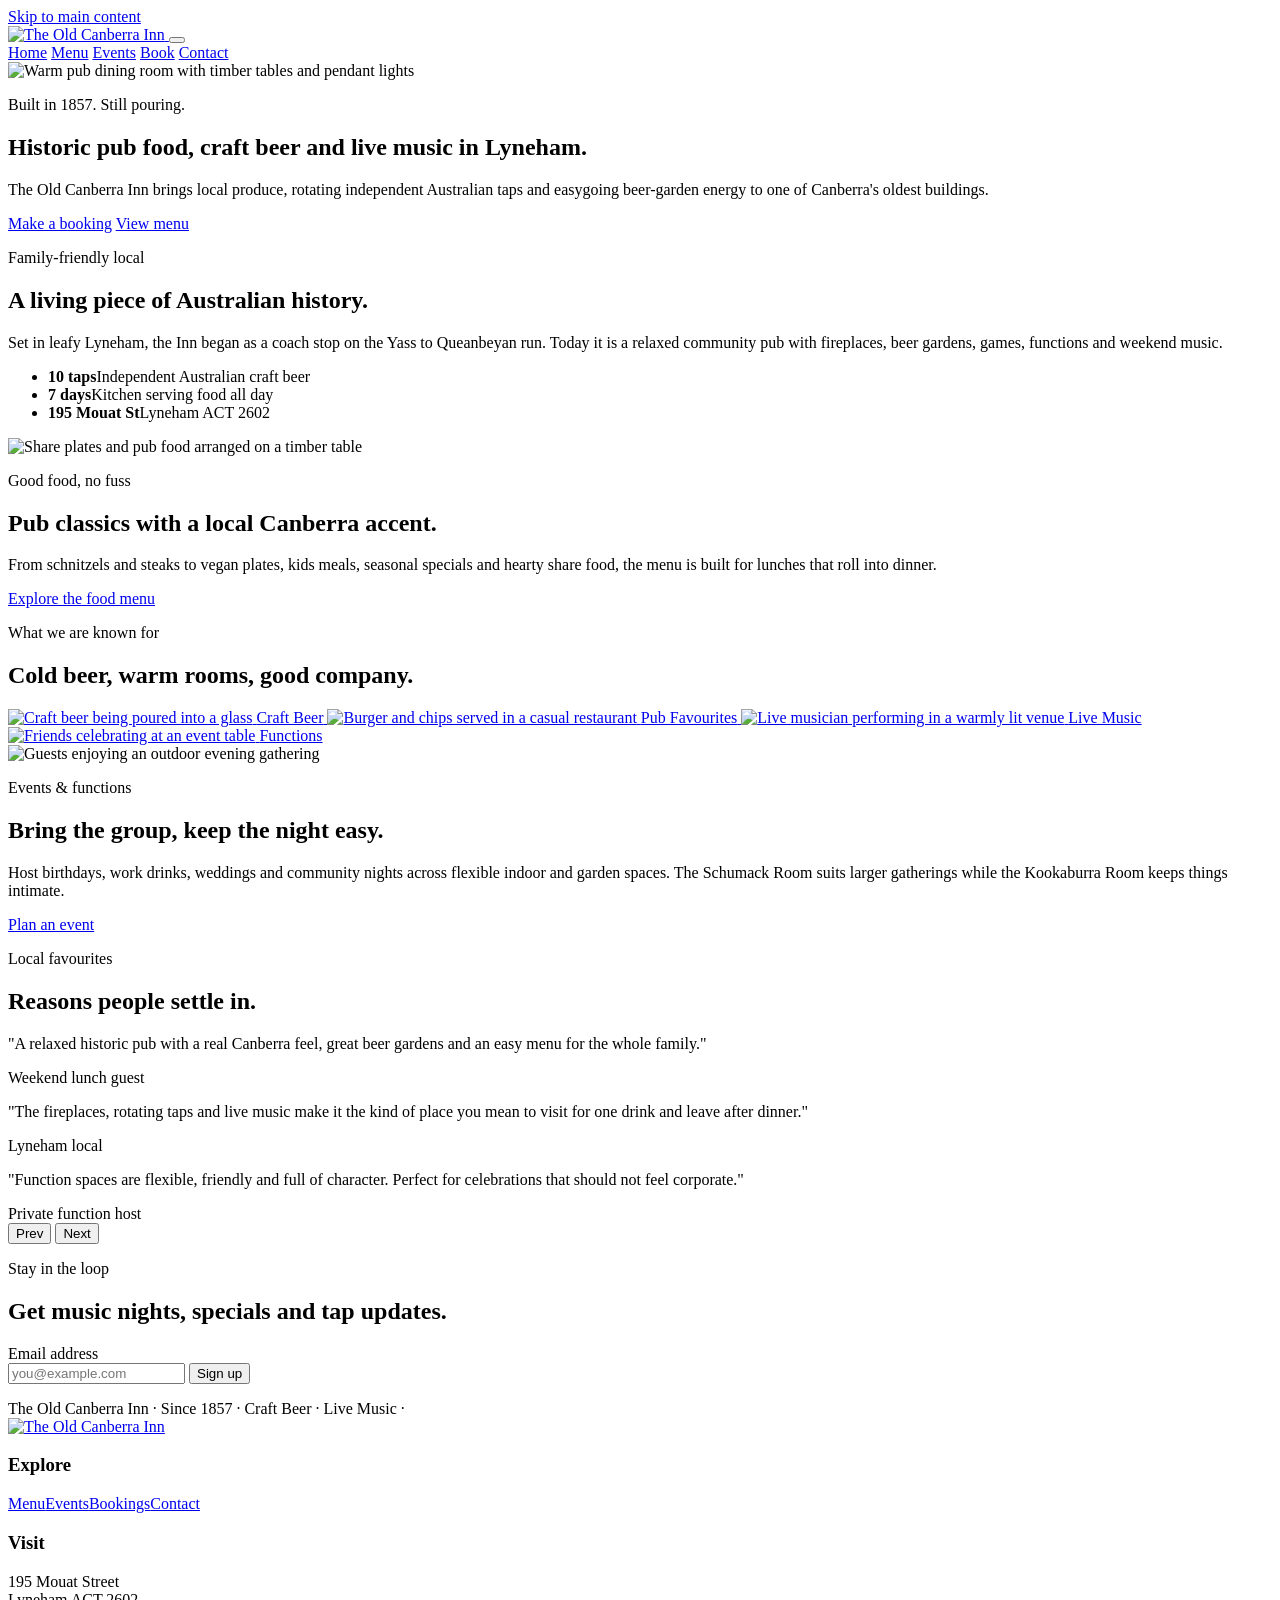
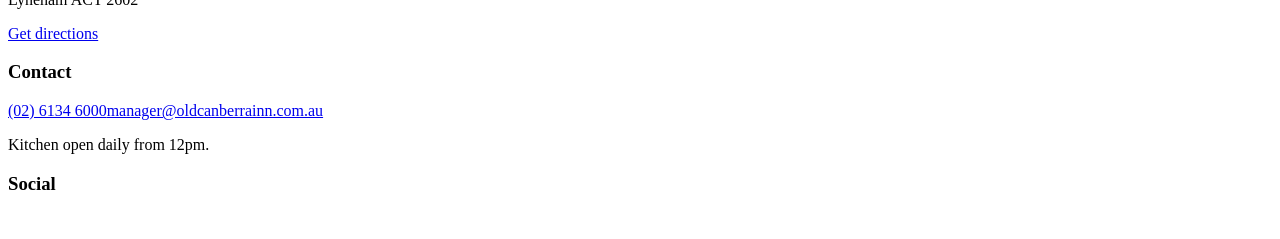
==== index.html @ e3b9e811 "HTML pages" ====
<!DOCTYPE html>
<html lang="en">
<head>
  <meta charset="UTF-8">
  <meta name="viewport" content="width=device-width, initial-scale=1.0">
  <meta name="description" content="The Old Canberra Inn is a historic Lyneham pub with craft beer, live music, local food, beer gardens and functions.">
  <title>The Old Canberra Inn | Historic Lyneham Pub</title>
  <link rel="preconnect" href="https://images.unsplash.com">
  <link rel="preconnect" href="https://fonts.googleapis.com">
  <link rel="preconnect" href="https://fonts.gstatic.com" crossorigin>
  <link href="https://fonts.googleapis.com/css2?family=Courier+Prime:wght@400;700&family=Fraunces:opsz,wght,SOFT,WONK@9..144,300..900,80,1&family=League+Spartan:wght@600;700;800;900&display=swap" rel="stylesheet">
  <link rel="stylesheet" href="assets/css/styles.css">
</head>
<body>
  <a class="skip-link" href="#main">Skip to main content</a>
  <header class="site-header" data-header>
    <nav class="nav" aria-label="Primary navigation">
      <a class="brand" href="index.html" aria-label="The Old Canberra Inn home">
        <img class="brand-logo" src="assets/logo-black.webp" alt="The Old Canberra Inn">
      </a>
      <button class="nav-toggle" type="button" aria-label="Open menu" aria-expanded="false" data-nav-toggle>
        <span></span><span></span><span></span>
      </button>
      <div class="nav-menu" data-nav-menu>
        <a href="index.html" aria-current="page">Home</a>
        <a href="menu.html">Menu</a>
        <a href="events.html">Events</a>
        <a href="booking.html">Book</a>
        <a href="contact.html">Contact</a>
      </div>
    </nav>
  </header>

  <main id="main">
    <section class="hero">
      <picture>
        <source media="(min-width: 900px)" srcset="https://images.unsplash.com/photo-1559329007-40df8a9345d8?auto=format&fit=crop&w=1800&q=85">
        <img src="https://images.unsplash.com/photo-1555396273-367ea4eb4db5?auto=format&fit=crop&w=1000&q=85" alt="Warm pub dining room with timber tables and pendant lights">
      </picture>
      <div class="hero-content">
        <p class="eyebrow">Built in 1857. Still pouring.</p>
        <h1>Historic pub food, craft beer and live music in Lyneham.</h1>
        <p>The Old Canberra Inn brings local produce, rotating independent Australian taps and easygoing beer-garden energy to one of Canberra's oldest buildings.</p>
        <div class="hero-actions">
          <a class="button primary" href="booking.html">Make a booking</a>
          <a class="button secondary" href="menu.html">View menu</a>
        </div>
      </div>
    </section>

    <section class="intro-band">
      <div class="container intro-grid">
        <article>
          <p class="eyebrow">Family-friendly local</p>
          <h2>A living piece of Australian history.</h2>
          <p>Set in leafy Lyneham, the Inn began as a coach stop on the Yass to Queanbeyan run. Today it is a relaxed community pub with fireplaces, beer gardens, games, functions and weekend music.</p>
        </article>
        <ul class="quick-facts" aria-label="Venue highlights">
          <li><strong>10 taps</strong><span>Independent Australian craft beer</span></li>
          <li><strong>7 days</strong><span>Kitchen serving food all day</span></li>
          <li><strong>195 Mouat St</strong><span>Lyneham ACT 2602</span></li>
        </ul>
      </div>
    </section>

    <section class="feature-split">
      <div class="feature-image">
        <img src="https://images.unsplash.com/photo-1544025162-d76694265947?auto=format&fit=crop&w=1100&q=85" alt="Share plates and pub food arranged on a timber table">
      </div>
      <div class="feature-copy">
        <p class="eyebrow">Good food, no fuss</p>
        <h2>Pub classics with a local Canberra accent.</h2>
        <p>From schnitzels and steaks to vegan plates, kids meals, seasonal specials and hearty share food, the menu is built for lunches that roll into dinner.</p>
        <a class="text-link" href="menu.html">Explore the food menu</a>
      </div>
    </section>

    <section class="tile-showcase" aria-labelledby="showcase-title">
      <div class="container section-heading">
        <p class="eyebrow">What we are known for</p>
        <h2 id="showcase-title">Cold beer, warm rooms, good company.</h2>
      </div>
      <div class="tile-row">
        <a class="image-tile" href="menu.html">
          <img src="https://images.unsplash.com/photo-1532635241-17e820acc59f?auto=format&fit=crop&w=700&q=85" alt="Craft beer being poured into a glass">
          <span>Craft Beer</span>
        </a>
        <a class="image-tile" href="menu.html">
          <img src="https://images.unsplash.com/photo-1559847844-5315695dadae?auto=format&fit=crop&w=700&q=85" alt="Burger and chips served in a casual restaurant">
          <span>Pub Favourites</span>
        </a>
        <a class="image-tile" href="events.html">
          <img src="https://images.unsplash.com/photo-1524368535928-5b5e00ddc76b?auto=format&fit=crop&w=700&q=85" alt="Live musician performing in a warmly lit venue">
          <span>Live Music</span>
        </a>
        <a class="image-tile" href="events.html">
          <img src="https://images.unsplash.com/photo-1519671482749-fd09be7ccebf?auto=format&fit=crop&w=700&q=85" alt="Friends celebrating at an event table">
          <span>Functions</span>
        </a>
      </div>
    </section>

    <section class="feature-split reverse">
      <div class="feature-image">
        <img src="https://images.unsplash.com/photo-1517457373958-b7bdd4587205?auto=format&fit=crop&w=1100&q=85" alt="Guests enjoying an outdoor evening gathering">
      </div>
      <div class="feature-copy">
        <p class="eyebrow">Events & functions</p>
        <h2>Bring the group, keep the night easy.</h2>
        <p>Host birthdays, work drinks, weddings and community nights across flexible indoor and garden spaces. The Schumack Room suits larger gatherings while the Kookaburra Room keeps things intimate.</p>
        <a class="text-link" href="events.html">Plan an event</a>
      </div>
    </section>

    <section class="reviews">
      <div class="container">
        <div class="section-heading">
          <p class="eyebrow">Local favourites</p>
          <h2>Reasons people settle in.</h2>
        </div>
        <div class="review-slider" data-slider>
          <article class="review-card is-active">
            <p>"A relaxed historic pub with a real Canberra feel, great beer gardens and an easy menu for the whole family."</p>
            <span>Weekend lunch guest</span>
          </article>
          <article class="review-card">
            <p>"The fireplaces, rotating taps and live music make it the kind of place you mean to visit for one drink and leave after dinner."</p>
            <span>Lyneham local</span>
          </article>
          <article class="review-card">
            <p>"Function spaces are flexible, friendly and full of character. Perfect for celebrations that should not feel corporate."</p>
            <span>Private function host</span>
          </article>
          <div class="slider-controls">
            <button type="button" data-slider-prev aria-label="Previous review">Prev</button>
            <button type="button" data-slider-next aria-label="Next review">Next</button>
          </div>
        </div>
      </div>
    </section>

    <section class="newsletter">
      <div class="container newsletter-inner">
        <div>
          <p class="eyebrow">Stay in the loop</p>
          <h2>Get music nights, specials and tap updates.</h2>
        </div>
        <form class="inline-form" data-newsletter>
          <label for="newsletter-email">Email address</label>
          <div>
            <input id="newsletter-email" name="email" type="email" placeholder="you@example.com" required>
            <button class="button primary" type="submit">Sign up</button>
          </div>
          <p class="form-message" aria-live="polite"></p>
        </form>
      </div>
    </section>
  </main>

  <footer class="site-footer">
    <div class="footer-marquee" aria-hidden="true">The Old Canberra Inn · Since 1857 · Craft Beer · Live Music ·</div>
    <div class="container footer-grid">
      <div class="footer-lead">
        <a class="brand footer-brand" href="index.html">
          <img class="brand-logo" src="assets/logo.webp" alt="The Old Canberra Inn">
        </a>
      </div>
      <div class="footer-column"><h3>Explore</h3><a href="menu.html">Menu</a><a href="events.html">Events</a><a href="booking.html">Bookings</a><a href="contact.html">Contact</a></div>
      <div class="footer-column"><h3>Visit</h3><p>195 Mouat Street<br>Lyneham ACT 2602</p><a href="https://www.google.com/maps/search/?api=1&query=195+Mouat+Street+Lyneham+ACT+2602" target="_blank" rel="noopener">Get directions</a></div>
      <div class="footer-column"><h3>Contact</h3><a href="tel:+61261346000">(02) 6134 6000</a><a href="mailto:manager@oldcanberrainn.com.au">manager@oldcanberrainn.com.au</a><p>Kitchen open daily from 12pm.</p></div>
      <div class="footer-column footer-social" aria-label="Social links"><h3>Social</h3><a class="social-icon" href="https://www.instagram.com/theoldcanberrainn" target="_blank" rel="noopener" aria-label="The Old Canberra Inn on Instagram"><img src="assets/instagram.svg" alt=""></a><a class="social-icon" href="https://www.facebook.com/theoldcanberrainn" target="_blank" rel="noopener" aria-label="The Old Canberra Inn on Facebook"><img src="assets/facebook.svg" alt=""></a></div>
    </div>
  </footer>
  <script src="assets/js/script.js"></script>
</body>
</html>
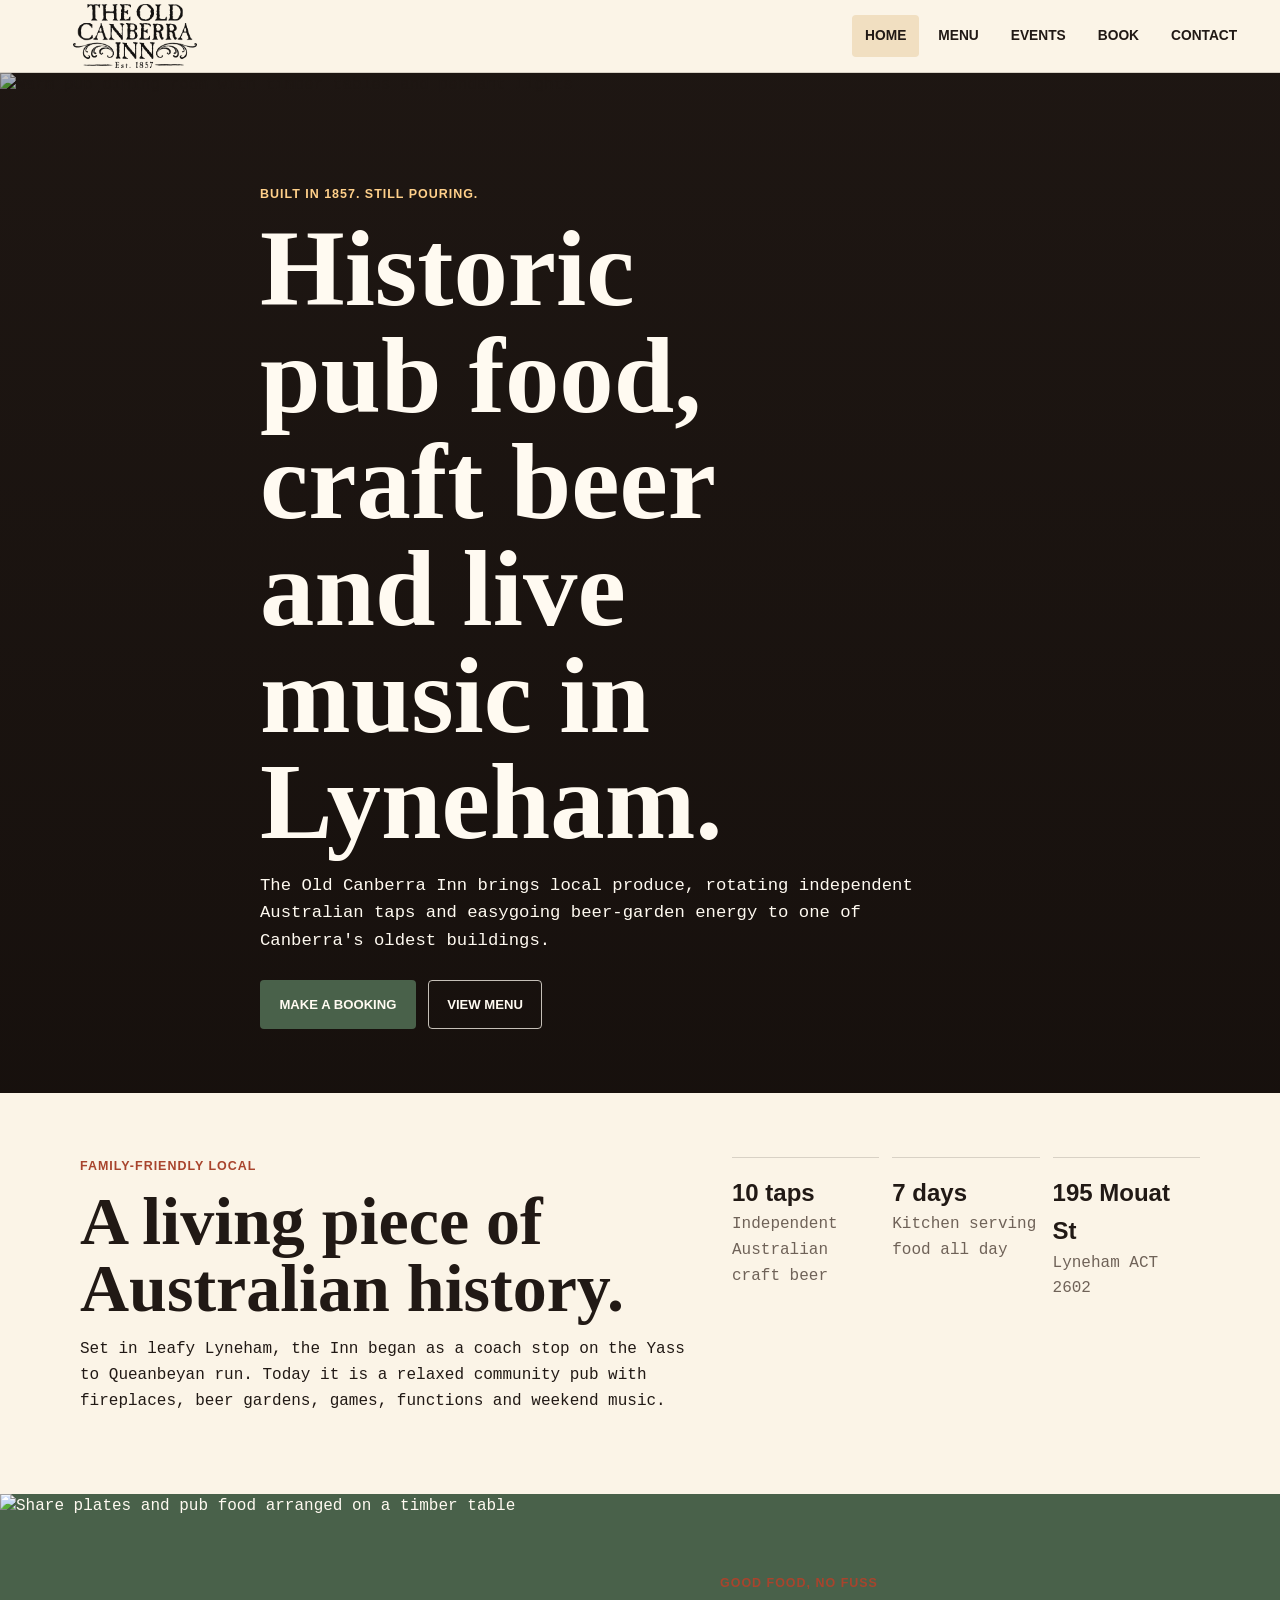
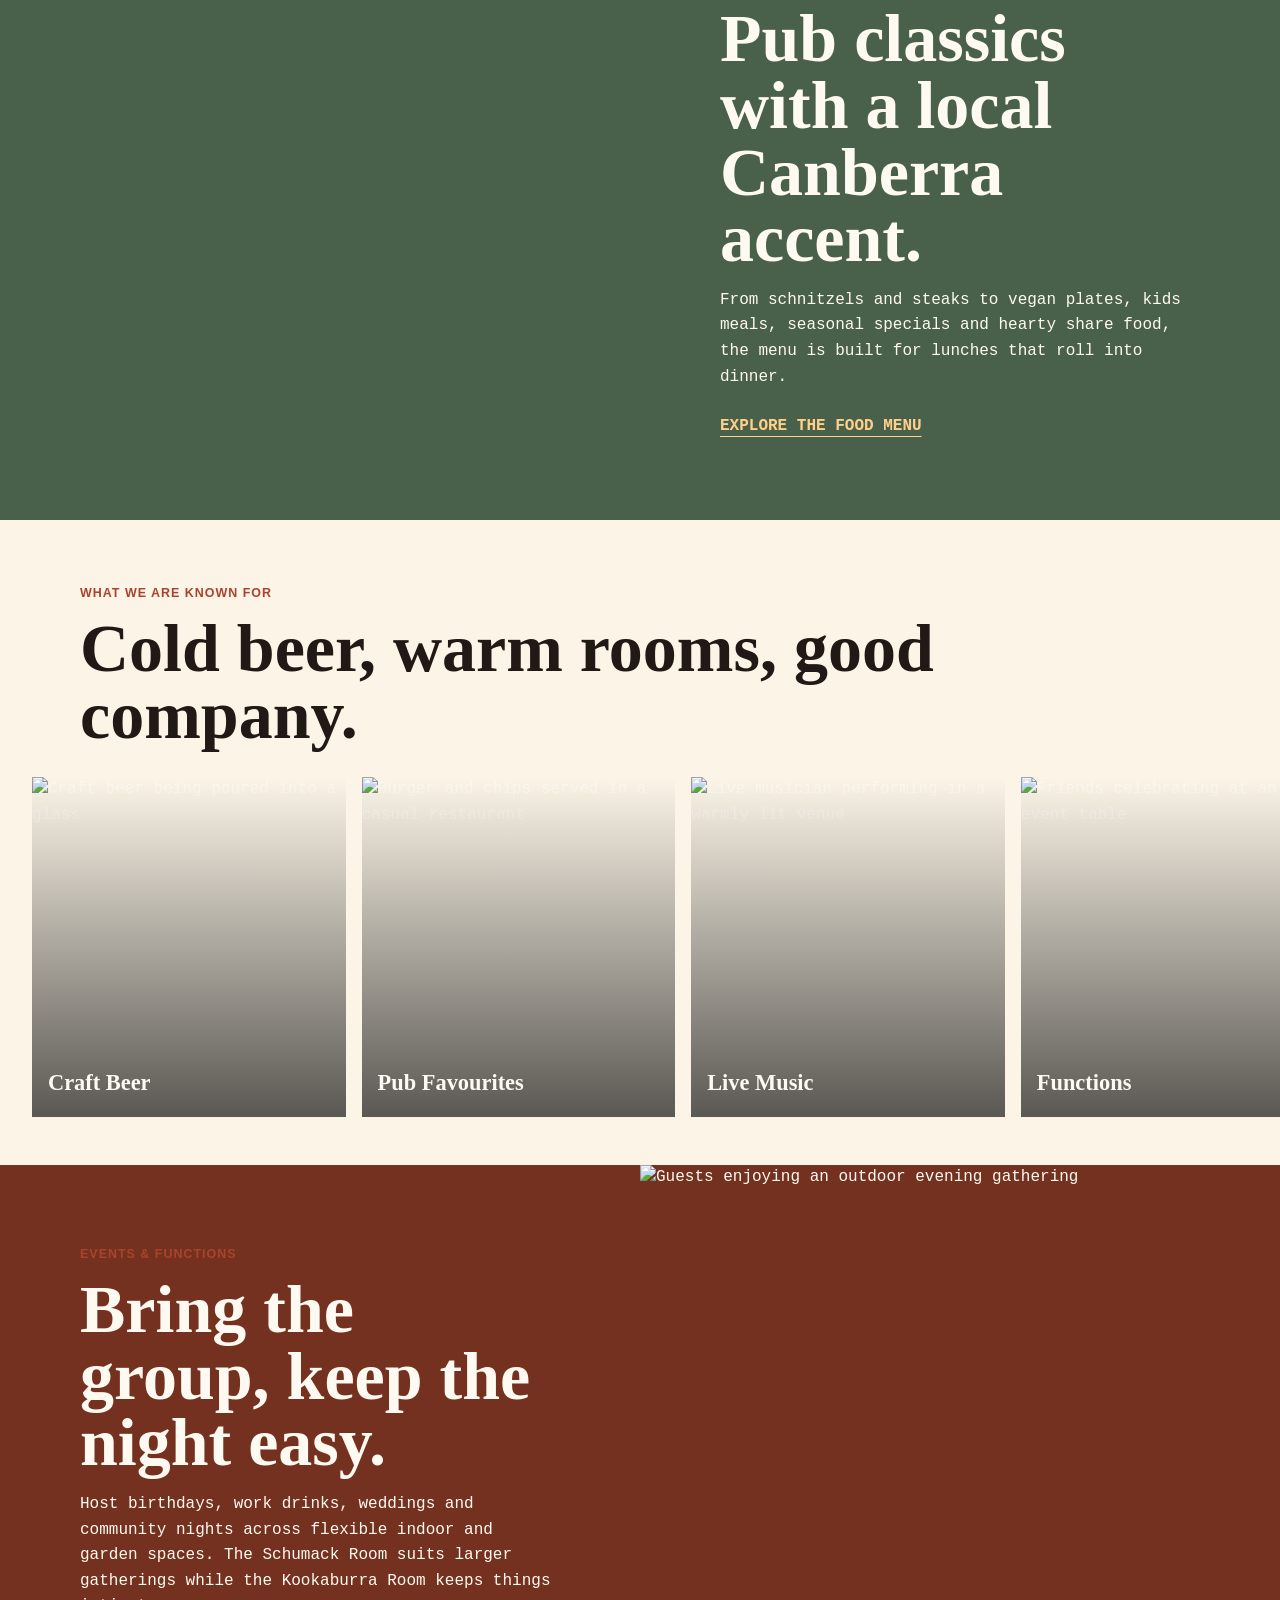
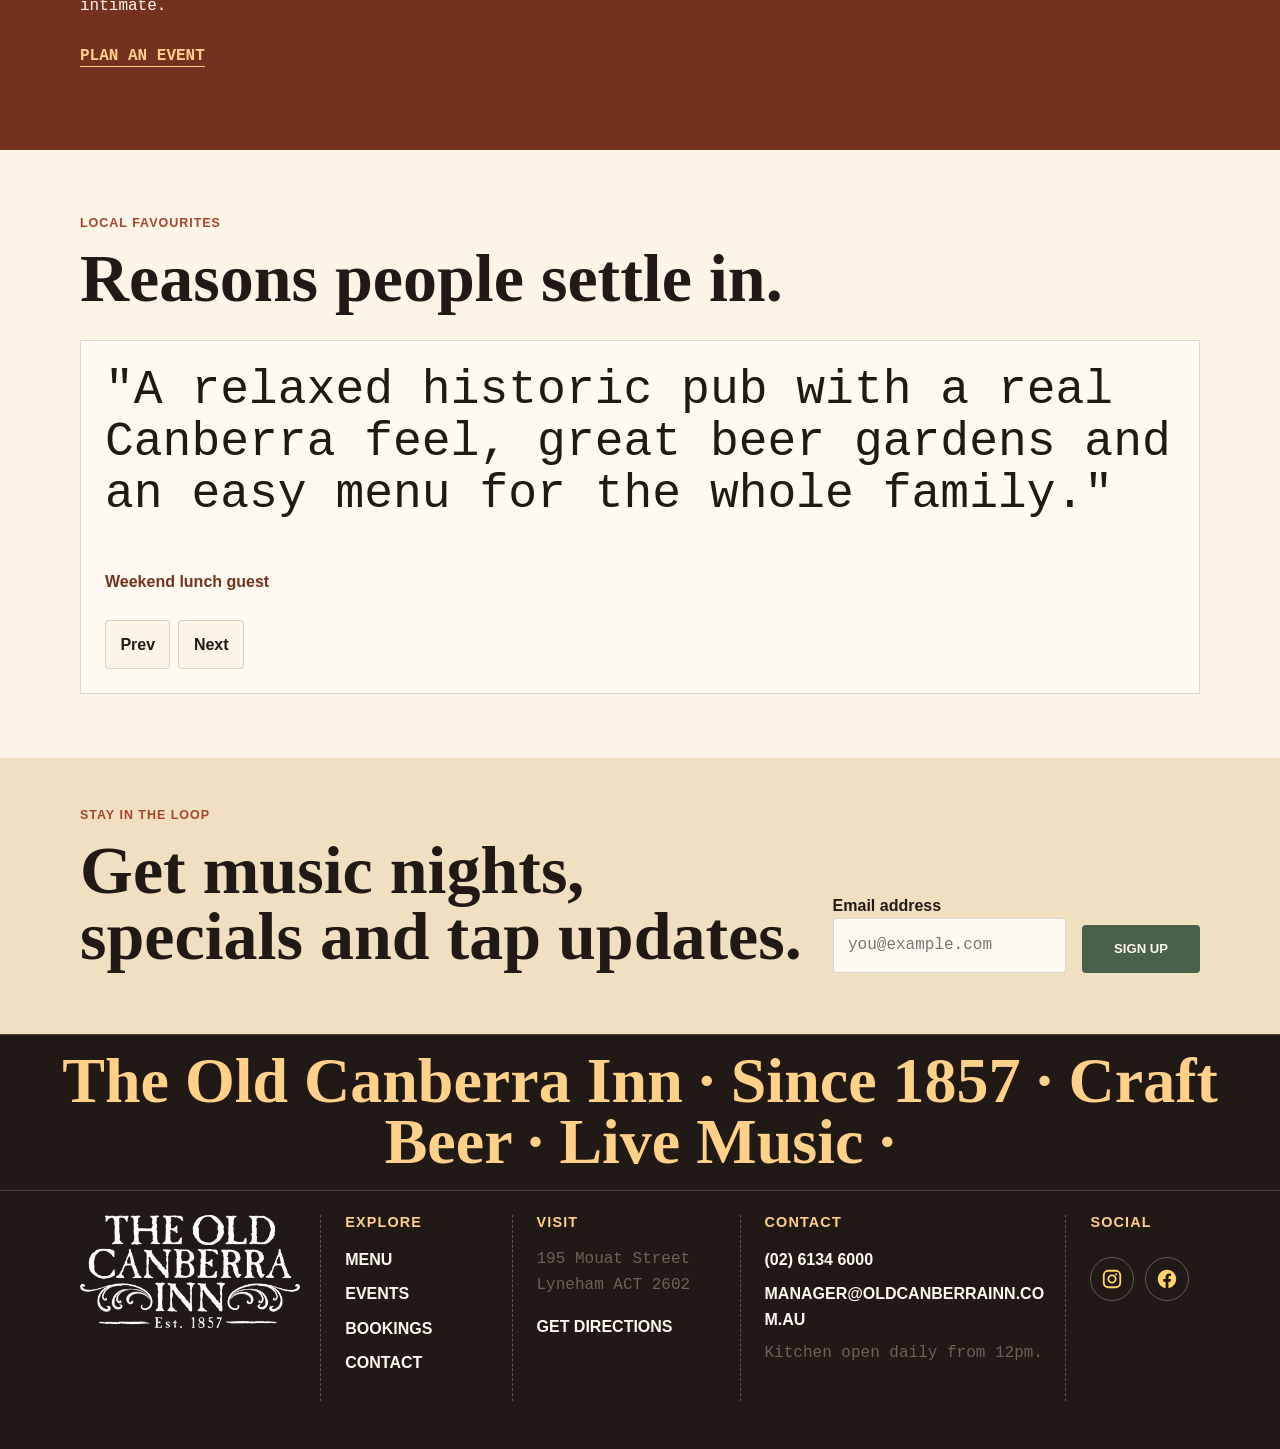
==== commit 63e11d75: "added comments for readability" ====
--- a/index.html
+++ b/index.html
@@ -19,7 +19,9 @@
         <img class="brand-logo" src="assets/logo-black.webp" alt="The Old Canberra Inn">
       </a>
       <button class="nav-toggle" type="button" aria-label="Open menu" aria-expanded="false" data-nav-toggle>
-        <span></span><span></span><span></span>
+        <span aria-hidden="true"></span>
+        <span aria-hidden="true"></span>
+        <span aria-hidden="true"></span>
       </button>
       <div class="nav-menu" data-nav-menu>
         <a href="index.html" aria-current="page">Home</a>
@@ -32,6 +34,7 @@
   </header>
 
   <main id="main">
+    <!-- Hero introduces the venue promise and primary booking path. -->
     <section class="hero">
       <picture>
         <source media="(min-width: 900px)" srcset="https://images.unsplash.com/photo-1559329007-40df8a9345d8?auto=format&fit=crop&w=1800&q=85">
@@ -48,6 +51,7 @@
       </div>
     </section>
 
+    <!-- Fast venue facts help visitors confirm location, hours and offer. -->
     <section class="intro-band">
       <div class="container intro-grid">
         <article>
@@ -63,6 +67,7 @@
       </div>
     </section>
 
+    <!-- Editorial split sections alternate food and function stories. -->
     <section class="feature-split">
       <div class="feature-image">
         <img src="https://images.unsplash.com/photo-1544025162-d76694265947?auto=format&fit=crop&w=1100&q=85" alt="Share plates and pub food arranged on a timber table">
@@ -75,6 +80,7 @@
       </div>
     </section>
 
+    <!-- Visual tiles provide quick paths to the highest-interest venue areas. -->
     <section class="tile-showcase" aria-labelledby="showcase-title">
       <div class="container section-heading">
         <p class="eyebrow">What we are known for</p>
@@ -112,6 +118,7 @@
       </div>
     </section>
 
+    <!-- Rotating testimonials add social proof without needing a large review feed. -->
     <section class="reviews">
       <div class="container">
         <div class="section-heading">
@@ -139,6 +146,7 @@
       </div>
     </section>
 
+    <!-- Newsletter signup is static feedback until an email service is connected. -->
     <section class="newsletter">
       <div class="container newsletter-inner">
         <div>
@@ -165,10 +173,33 @@
           <img class="brand-logo" src="assets/logo.webp" alt="The Old Canberra Inn">
         </a>
       </div>
-      <div class="footer-column"><h3>Explore</h3><a href="menu.html">Menu</a><a href="events.html">Events</a><a href="booking.html">Bookings</a><a href="contact.html">Contact</a></div>
-      <div class="footer-column"><h3>Visit</h3><p>195 Mouat Street<br>Lyneham ACT 2602</p><a href="https://www.google.com/maps/search/?api=1&query=195+Mouat+Street+Lyneham+ACT+2602" target="_blank" rel="noopener">Get directions</a></div>
-      <div class="footer-column"><h3>Contact</h3><a href="tel:+61261346000">(02) 6134 6000</a><a href="mailto:manager@oldcanberrainn.com.au">manager@oldcanberrainn.com.au</a><p>Kitchen open daily from 12pm.</p></div>
-      <div class="footer-column footer-social" aria-label="Social links"><h3>Social</h3><a class="social-icon" href="https://www.instagram.com/theoldcanberrainn" target="_blank" rel="noopener" aria-label="The Old Canberra Inn on Instagram"><img src="assets/instagram.svg" alt=""></a><a class="social-icon" href="https://www.facebook.com/theoldcanberrainn" target="_blank" rel="noopener" aria-label="The Old Canberra Inn on Facebook"><img src="assets/facebook.svg" alt=""></a></div>
+      <div class="footer-column">
+        <h3>Explore</h3>
+        <a href="menu.html">Menu</a>
+        <a href="events.html">Events</a>
+        <a href="booking.html">Bookings</a>
+        <a href="contact.html">Contact</a>
+      </div>
+      <div class="footer-column">
+        <h3>Visit</h3>
+        <p>195 Mouat Street<br>Lyneham ACT 2602</p>
+        <a href="https://www.google.com/maps/search/?api=1&query=195+Mouat+Street+Lyneham+ACT+2602" target="_blank" rel="noopener">Get directions</a>
+      </div>
+      <div class="footer-column">
+        <h3>Contact</h3>
+        <a href="tel:+61261346000">(02) 6134 6000</a>
+        <a href="mailto:manager@oldcanberrainn.com.au">manager@oldcanberrainn.com.au</a>
+        <p>Kitchen open daily from 12pm.</p>
+      </div>
+      <div class="footer-column footer-social" aria-label="Social links">
+        <h3>Social</h3>
+        <a class="social-icon" href="https://www.instagram.com/theoldcanberrainn" target="_blank" rel="noopener" aria-label="The Old Canberra Inn on Instagram">
+          <img src="assets/instagram.svg" alt="">
+        </a>
+        <a class="social-icon" href="https://www.facebook.com/theoldcanberrainn" target="_blank" rel="noopener" aria-label="The Old Canberra Inn on Facebook">
+          <img src="assets/facebook.svg" alt="">
+        </a>
+      </div>
     </div>
   </footer>
   <script src="assets/js/script.js"></script>
--- a/assets/css/styles.css
+++ b/assets/css/styles.css
@@ -0,0 +1,1168 @@
+/* Design tokens keep the historic pub palette, typography and spacing consistent site-wide. */
+:root {
+  --ink: #211915;
+  --muted: #6f6258;
+  --paper: #fbf4e7;
+  --paper-strong: #f1dfc1;
+  --clay: #a8442d;
+  --clay-dark: #743120;
+  --moss: #49614a;
+  --button-primary: #49614a;
+  --button-primary-hover: #344735;
+  --gold: #c88939;
+  --white: #fffaf1;
+  --line: rgba(33, 25, 21, 0.16);
+  --shadow: 0 20px 60px rgba(33, 25, 21, 0.16);
+  --font-display: "Fraunces", Georgia, serif;
+  --font-body: "Courier Prime", "Courier New", monospace;
+  --font-ui: "League Spartan", Arial, Helvetica, sans-serif;
+}
+
+/* Base reset and shared document defaults. */
+* {
+  box-sizing: border-box;
+}
+
+html {
+  scroll-behavior: smooth;
+}
+
+body {
+  margin: 0;
+  font-family: var(--font-body);
+  color: var(--ink);
+  background: var(--paper);
+  line-height: 1.6;
+}
+
+img {
+  display: block;
+  width: 100%;
+  height: auto;
+}
+
+a {
+  color: inherit;
+}
+
+button,
+input,
+select,
+textarea {
+  font: inherit;
+}
+
+/* Keyboard users can jump past the repeated navigation on every page. */
+.skip-link {
+  position: absolute;
+  left: 1rem;
+  top: -4rem;
+  z-index: 1000;
+  background: var(--ink);
+  color: var(--white);
+  padding: 0.75rem 1rem;
+}
+
+.skip-link:focus {
+  top: 1rem;
+}
+
+.container {
+  width: min(1120px, calc(100% - 32px));
+  margin-inline: auto;
+}
+
+/* Header and primary navigation. */
+.site-header {
+  position: sticky;
+  top: 0;
+  z-index: 100;
+  background: rgba(251, 244, 231, 0.94);
+  backdrop-filter: blur(18px);
+  border-bottom: 1px solid var(--line);
+}
+
+.nav {
+  min-height: 72px;
+  width: min(1220px, calc(100% - 28px));
+  margin-inline: auto;
+  display: flex;
+  align-items: center;
+  justify-content: space-between;
+  gap: 1rem;
+}
+
+.brand {
+  display: inline-flex;
+  align-items: center;
+  text-decoration: none;
+  font-family: var(--font-ui);
+  font-weight: 800;
+  letter-spacing: 0;
+}
+
+.brand-logo {
+  width: clamp(150px, 42vw, 210px);
+  height: auto;
+  max-height: 64px;
+  object-fit: contain;
+  object-position: center;
+  border-radius: 2px;
+}
+
+.nav-toggle {
+  display: grid;
+  gap: 5px;
+  width: 44px;
+  height: 44px;
+  border: 1px solid var(--line);
+  border-radius: 50%;
+  background: var(--white);
+  place-content: center;
+}
+
+.nav-toggle span {
+  display: block;
+  width: 18px;
+  height: 2px;
+  background: var(--ink);
+}
+
+.nav-menu {
+  position: fixed;
+  inset: 72px 0 auto 0;
+  display: none;
+  flex-direction: column;
+  gap: 0.4rem;
+  padding: 1rem;
+  background: var(--paper);
+  border-bottom: 1px solid var(--line);
+  box-shadow: var(--shadow);
+}
+
+.nav-menu.is-open {
+  display: flex;
+}
+
+.nav-menu a {
+  text-decoration: none;
+  text-transform: uppercase;
+  font-family: var(--font-ui);
+  font-size: 0.86rem;
+  font-weight: 800;
+  padding: 0.9rem 1rem;
+  border-radius: 4px;
+}
+
+.nav-menu a:hover,
+.nav-menu a[aria-current="page"] {
+  background: var(--paper-strong);
+}
+
+/* Home page hero and shared editorial type styles. */
+.hero {
+  min-height: calc(100vh - 72px);
+  position: relative;
+  display: flex;
+  align-items: flex-end;
+  isolation: isolate;
+  background: var(--ink);
+}
+
+.hero picture,
+.hero img {
+  position: absolute;
+  inset: 0;
+  height: 100%;
+  object-fit: cover;
+  z-index: -2;
+}
+
+.hero::after,
+.page-hero::after {
+  content: "";
+  position: absolute;
+  inset: 0;
+  background: linear-gradient(180deg, rgba(20, 14, 11, 0.25), rgba(20, 14, 11, 0.78));
+  z-index: -1;
+}
+
+.hero-content {
+  width: min(760px, calc(100% - 32px));
+  margin: 0 auto;
+  padding: 7rem 0 4rem;
+  color: var(--white);
+}
+
+.eyebrow {
+  margin: 0 0 0.7rem;
+  text-transform: uppercase;
+  font-family: var(--font-ui);
+  font-size: 0.78rem;
+  font-weight: 900;
+  color: var(--clay);
+  letter-spacing: 0.08em;
+}
+
+.hero .eyebrow,
+.page-hero .eyebrow,
+.booking-copy .eyebrow {
+  color: #ffd08a;
+}
+
+h1,
+h2,
+h3,
+p {
+  margin-top: 0;
+}
+
+h1,
+h2 {
+  font-family: var(--font-display);
+  font-weight: 800;
+  line-height: 0.98;
+  letter-spacing: 0;
+}
+
+h1 {
+  font-size: clamp(3rem, 14vw, 6.8rem);
+  max-width: 10ch;
+  margin-bottom: 1rem;
+}
+
+h2 {
+  font-size: clamp(2.1rem, 8vw, 4.25rem);
+  margin-bottom: 1rem;
+}
+
+h3 {
+  font-family: var(--font-ui);
+  line-height: 1.1;
+  font-size: 1.2rem;
+}
+
+.hero-content p:not(.eyebrow),
+.page-hero-copy p:not(.eyebrow),
+.booking-copy p:not(.eyebrow) {
+  max-width: 42rem;
+  font-size: 1.08rem;
+}
+
+.hero-actions {
+  display: flex;
+  flex-wrap: wrap;
+  gap: 0.75rem;
+  margin-top: 1.6rem;
+}
+
+/* Reusable buttons and visible focus treatments. */
+.button {
+  display: inline-flex;
+  align-items: center;
+  justify-content: center;
+  min-height: 46px;
+  padding: 0.8rem 1.15rem;
+  border: 1px solid transparent;
+  border-radius: 4px;
+  text-decoration: none;
+  text-transform: uppercase;
+  font-family: var(--font-ui);
+  font-weight: 900;
+  font-size: 0.82rem;
+  cursor: pointer;
+}
+
+.button.primary {
+  background: var(--button-primary);
+  color: var(--white);
+}
+
+.button.primary:hover,
+.button.primary:focus-visible {
+  background: var(--button-primary-hover);
+}
+
+.button:focus-visible,
+.nav-menu a:focus-visible,
+.text-link:focus-visible,
+.slider-controls button:focus-visible,
+.menu-tabs button:focus-visible {
+  outline: 3px solid var(--gold);
+  outline-offset: 3px;
+}
+
+.button.secondary {
+  border-color: rgba(255, 250, 241, 0.75);
+  color: var(--white);
+}
+
+.button.outline {
+  border-color: var(--ink);
+  color: var(--ink);
+  background: transparent;
+}
+
+/* Home page content sections. */
+.intro-band,
+.reviews,
+.function-section {
+  padding: 4rem 0;
+}
+
+.intro-grid {
+  display: flex;
+  flex-direction: column;
+  gap: 2rem;
+}
+
+.intro-grid article {
+  max-width: 620px;
+}
+
+.quick-facts {
+  display: flex;
+  flex-direction: column;
+  gap: 0.8rem;
+  list-style: none;
+  padding: 0;
+  margin: 0;
+}
+
+.quick-facts li {
+  padding: 1rem 0;
+  border-top: 1px solid var(--line);
+}
+
+.quick-facts strong,
+.quick-facts span {
+  display: block;
+}
+
+.quick-facts strong {
+  font-family: var(--font-ui);
+  font-size: 1.5rem;
+}
+
+.quick-facts span,
+.menu-list p,
+.event-card p,
+.function-cards p,
+.booking-info li,
+.site-footer p {
+  color: var(--muted);
+}
+
+.feature-split {
+  display: flex;
+  flex-direction: column;
+  background: var(--moss);
+  color: var(--white);
+}
+
+.feature-split.reverse {
+  background: var(--clay-dark);
+}
+
+.feature-image img {
+  min-height: 340px;
+  object-fit: cover;
+}
+
+.feature-copy {
+  padding: 3rem 1rem;
+}
+
+.feature-copy p {
+  max-width: 34rem;
+}
+
+.text-link {
+  display: inline-block;
+  margin-top: 0.5rem;
+  color: #ffd08a;
+  text-transform: uppercase;
+  font-weight: 900;
+  text-underline-offset: 0.35em;
+}
+
+.tile-showcase {
+  padding: 4rem 0 1rem;
+}
+
+.section-heading {
+  margin-bottom: 1.8rem;
+}
+
+.tile-row {
+  display: flex;
+  gap: 1rem;
+  overflow-x: auto;
+  padding: 0 1rem 2rem;
+  scroll-snap-type: x mandatory;
+}
+
+.image-tile {
+  position: relative;
+  flex: 0 0 78%;
+  min-height: 340px;
+  overflow: hidden;
+  color: var(--white);
+  text-decoration: none;
+  scroll-snap-align: start;
+}
+
+.image-tile img {
+  height: 100%;
+  min-height: 340px;
+  object-fit: cover;
+  transition: transform 300ms ease;
+}
+
+.image-tile::after {
+  content: "";
+  position: absolute;
+  inset: 0;
+  background: linear-gradient(180deg, transparent, rgba(0, 0, 0, 0.64));
+}
+
+.image-tile span {
+  position: absolute;
+  left: 1rem;
+  bottom: 1rem;
+  z-index: 1;
+  font-family: var(--font-display);
+  font-size: 1.4rem;
+  font-weight: 900;
+}
+
+.image-tile:hover img {
+  transform: scale(1.05);
+}
+
+/* Review cards are toggled by the small slider controller in script.js. */
+.review-slider {
+  position: relative;
+  min-height: 280px;
+  background: var(--white);
+  border: 1px solid var(--line);
+  padding: 1.5rem;
+}
+
+.review-card {
+  display: none;
+}
+
+.review-card.is-active {
+  display: block;
+}
+
+.review-card p {
+  font-size: clamp(1.5rem, 5vw, 3rem);
+  line-height: 1.08;
+  color: var(--ink);
+}
+
+.review-card span {
+  font-family: var(--font-ui);
+  color: var(--clay-dark);
+  font-weight: 900;
+}
+
+.slider-controls {
+  display: flex;
+  gap: 0.5rem;
+  margin-top: 1.5rem;
+}
+
+.slider-controls button,
+.menu-tabs button {
+  min-height: 42px;
+  border: 1px solid var(--line);
+  background: var(--paper);
+  color: var(--ink);
+  border-radius: 4px;
+  padding: 0.65rem 0.9rem;
+  font-family: var(--font-ui);
+  font-weight: 800;
+  cursor: pointer;
+}
+
+/* Newsletter and shared form styling. */
+.newsletter {
+  padding: 3rem 0;
+  background: var(--paper-strong);
+}
+
+.newsletter-inner,
+.inline-form div {
+  display: flex;
+  flex-direction: column;
+  gap: 1rem;
+}
+
+.inline-form {
+  width: 100%;
+}
+
+.inline-form div {
+  align-items: stretch;
+}
+
+.inline-form input {
+  min-width: 0;
+}
+
+.inline-form .button {
+  width: 100%;
+  min-width: 118px;
+  white-space: nowrap;
+}
+
+label {
+  display: flex;
+  flex-direction: column;
+  gap: 0.45rem;
+  font-family: var(--font-ui);
+  font-weight: 800;
+}
+
+input,
+select,
+textarea {
+  width: 100%;
+  border: 1px solid var(--line);
+  border-radius: 4px;
+  background: var(--white);
+  color: var(--ink);
+  padding: 0.85rem 0.9rem;
+  font-family: var(--font-body);
+}
+
+.form-message {
+  margin: 0.8rem 0 0;
+  font-family: var(--font-ui);
+  font-weight: 800;
+  color: var(--moss);
+}
+
+/* Footer layout and social links. */
+.site-footer {
+  padding: 0 0 3rem;
+  background: var(--ink);
+  color: var(--white);
+  overflow: hidden;
+}
+
+.footer-marquee {
+  border-top: 1px solid rgba(255, 250, 241, 0.18);
+  border-bottom: 1px solid rgba(255, 250, 241, 0.18);
+  color: #ffd08a;
+  font-family: var(--font-display);
+  font-size: clamp(2rem, 5vw, 4.6rem);
+  font-weight: 800;
+  line-height: 0.95;
+  padding: 1rem 1rem 1.1rem;
+  text-align: center;
+  white-space: normal;
+  overflow-wrap: anywhere;
+}
+
+.footer-grid {
+  display: grid;
+  gap: 0;
+  padding-top: 1.5rem;
+}
+
+.footer-brand {
+  margin-bottom: 0;
+}
+
+.footer-brand .brand-logo {
+  width: min(100%, 220px);
+  height: auto;
+  max-height: none;
+}
+
+.footer-lead,
+.footer-column {
+  padding: 1rem 0;
+  border-top: 1px dashed rgba(255, 250, 241, 0.28);
+}
+
+.site-footer h3 {
+  color: #ffd08a;
+  font-size: 0.9rem;
+  letter-spacing: 0.08em;
+  margin-bottom: 1rem;
+  text-transform: uppercase;
+}
+
+.site-footer a {
+  display: inline-block;
+  color: var(--white);
+  text-decoration: none;
+  margin: 0 0 0.55rem;
+}
+
+.footer-column a {
+  display: block;
+  font-family: var(--font-ui);
+  font-weight: 800;
+  text-transform: uppercase;
+  overflow-wrap: anywhere;
+  word-break: break-word;
+}
+
+.site-footer a:hover {
+  color: #ffd08a;
+}
+
+.footer-social {
+  display: flex;
+  flex-direction: row;
+  flex-wrap: wrap;
+  align-content: flex-start;
+  gap: 0.65rem;
+}
+
+.footer-social h3 {
+  flex: 0 0 100%;
+}
+
+.footer-social .social-icon {
+  display: inline-grid;
+  place-items: center;
+  width: 44px;
+  height: 44px;
+  border: 1px solid rgba(255, 250, 241, 0.28);
+  border-radius: 50%;
+  color: #ffd08a;
+  font-family: var(--font-ui);
+  font-weight: 900;
+  margin: 0;
+  text-transform: uppercase;
+}
+
+.footer-social .social-icon img {
+  width: 22px;
+  height: 22px;
+  filter: invert(81%) sepia(27%) saturate(829%) hue-rotate(346deg) brightness(105%) contrast(101%);
+}
+
+.footer-social .social-icon:hover {
+  background: #ffd08a;
+  color: var(--ink);
+}
+
+.footer-social .social-icon:hover img {
+  filter: invert(7%) sepia(19%) saturate(667%) hue-rotate(334deg) brightness(98%) contrast(95%);
+}
+
+/* Interior page hero sections. */
+.page-hero,
+.booking-hero {
+  position: relative;
+  min-height: 72vh;
+  display: flex;
+  align-items: flex-end;
+  background: var(--ink);
+  isolation: isolate;
+}
+
+.page-hero.compact {
+  min-height: 58vh;
+}
+
+.page-hero img {
+  position: absolute;
+  inset: 0;
+  height: 100%;
+  object-fit: cover;
+  z-index: -2;
+}
+
+.page-hero-copy {
+  width: min(920px, calc(100% - 32px));
+  margin: 0 auto;
+  padding: 7rem 0 4rem;
+  color: var(--white);
+}
+
+/* Shared interior page spacing. */
+.menu-layout,
+.booking-layout,
+.event-grid,
+.contact-layout {
+  padding: 3rem 0;
+}
+
+/* Menu category filter layout. */
+.menu-tabs {
+  display: flex;
+  gap: 0.5rem;
+  overflow-x: auto;
+  padding-bottom: 1rem;
+  margin-bottom: 2rem;
+  position: sticky;
+  top: 72px;
+  background: var(--paper);
+  z-index: 10;
+}
+
+.menu-tabs button {
+  flex: 0 0 auto;
+}
+
+.menu-tabs button.is-active {
+  background: var(--ink);
+  color: var(--white);
+}
+
+.menu-category {
+  margin-bottom: 3rem;
+}
+
+.menu-list {
+  display: grid;
+  gap: 0.8rem;
+}
+
+.menu-list article {
+  display: flex;
+  justify-content: space-between;
+  gap: 1rem;
+  padding: 1rem 0;
+  border-top: 1px solid var(--line);
+}
+
+.menu-list h3,
+.menu-list p {
+  margin-bottom: 0.25rem;
+}
+
+.menu-list small {
+  font-family: var(--font-ui);
+  font-size: 0.75em;
+  color: var(--moss);
+}
+
+.menu-list span {
+  white-space: nowrap;
+  font-family: var(--font-ui);
+  font-weight: 900;
+  color: var(--clay-dark);
+}
+
+.menu-note {
+  max-width: 52rem;
+  margin: -0.5rem 0 1rem;
+  color: var(--muted);
+}
+
+.sides-grid {
+  display: grid;
+  gap: 0.75rem;
+  grid-template-columns: repeat(auto-fit, minmax(190px, 1fr));
+  margin-bottom: 1.25rem;
+}
+
+.sides-grid span {
+  display: block;
+  padding: 0.85rem 0;
+  border-top: 1px solid var(--line);
+  font-weight: 700;
+}
+
+.sauce-note,
+.dietary-note {
+  margin-top: 1rem;
+}
+
+.wine-section {
+  margin-top: 2.25rem;
+}
+
+.wine-section > h3 {
+  color: var(--moss);
+  font-size: 1.45rem;
+  margin-bottom: 0.4rem;
+}
+
+/* Events and function cards. */
+.event-grid {
+  display: grid;
+  gap: 1rem;
+}
+
+.event-card {
+  background: var(--white);
+  border: 1px solid var(--line);
+  padding: 1.25rem;
+}
+
+.feature-event {
+  padding: 0;
+  overflow: hidden;
+}
+
+.feature-event div {
+  padding: 1.25rem;
+}
+
+.feature-event img {
+  height: 280px;
+  object-fit: cover;
+}
+
+.event-date {
+  color: var(--clay);
+  text-transform: uppercase;
+  font-family: var(--font-ui);
+  font-weight: 900;
+}
+
+.function-cards {
+  display: grid;
+  gap: 1rem;
+}
+
+.function-cards article {
+  background: var(--white);
+  border: 1px solid var(--line);
+}
+
+.function-cards img {
+  height: 260px;
+  object-fit: cover;
+}
+
+.function-cards div {
+  padding: 1.25rem;
+}
+
+.function-cards span {
+  display: inline-block;
+  margin-top: 0.5rem;
+  font-family: var(--font-ui);
+  font-weight: 900;
+  color: var(--moss);
+}
+
+/* Booking page layout. */
+.booking-hero {
+  min-height: auto;
+  display: flex;
+  flex-direction: column;
+  background: var(--moss);
+}
+
+.booking-hero img {
+  height: 360px;
+  object-fit: cover;
+}
+
+.booking-copy {
+  padding: 7rem 1rem 3rem;
+  color: var(--white);
+}
+
+.booking-layout {
+  display: grid;
+  gap: 2rem;
+}
+
+.booking-form,
+.booking-info {
+  background: var(--white);
+  border: 1px solid var(--line);
+  padding: 1.25rem;
+}
+
+.booking-form {
+  display: flex;
+  flex-direction: column;
+  gap: 1rem;
+}
+
+.booking-form > .button {
+  align-self: flex-start;
+}
+
+.form-grid {
+  display: grid;
+  gap: 1rem;
+}
+
+.booking-info ul {
+  padding-left: 1.2rem;
+}
+
+.booking-info li {
+  margin-bottom: 0.75rem;
+}
+
+.hours-card {
+  margin-top: 2rem;
+  padding: 1rem;
+  background: var(--paper-strong);
+}
+
+/* Contact page layout and embedded map. */
+.contact-layout {
+  display: grid;
+  gap: 2rem;
+}
+
+.contact-details {
+  display: grid;
+  gap: 1.5rem;
+}
+
+.contact-actions {
+  display: flex;
+  flex-wrap: wrap;
+  gap: 0.75rem;
+  margin-top: 1.5rem;
+}
+
+.contact-card-grid {
+  display: grid;
+  gap: 1rem;
+}
+
+.contact-card,
+.contact-form {
+  background: var(--white);
+  border: 1px solid var(--line);
+  padding: 1.25rem;
+}
+
+.contact-card h3,
+.contact-card p {
+  margin-bottom: 0.35rem;
+}
+
+.contact-card a {
+  color: var(--clay-dark);
+  font-weight: 900;
+}
+
+.contact-form {
+  display: grid;
+  gap: 1rem;
+  align-self: start;
+}
+
+.map-panel {
+  padding: 0 0 4rem;
+}
+
+.map-panel iframe {
+  width: 100%;
+  height: 360px;
+  border: 1px solid var(--line);
+  display: block;
+  background: var(--paper-strong);
+}
+
+/* Tablet layouts introduce multi-column cards without crowding narrow screens. */
+@media (min-width: 700px) {
+  .brand-logo {
+    width: 210px;
+    height: auto;
+  }
+
+  .quick-facts {
+    flex-direction: row;
+  }
+
+  .quick-facts li {
+    flex: 1;
+  }
+
+  .tile-row {
+    padding-inline: max(1rem, calc((100vw - 1120px) / 2));
+  }
+
+  .image-tile {
+    flex-basis: 42%;
+  }
+
+  .inline-form div,
+  .newsletter-inner {
+    flex-direction: row;
+    align-items: end;
+    justify-content: space-between;
+  }
+
+  .inline-form {
+    width: min(100%, 620px);
+  }
+
+  .inline-form div {
+    width: 100%;
+  }
+
+  .inline-form input {
+    flex: 1 1 380px;
+  }
+
+  .inline-form .button {
+    flex: 0 0 auto;
+    width: auto;
+  }
+
+  .form-grid,
+  .function-cards,
+  .contact-card-grid {
+    grid-template-columns: repeat(2, minmax(0, 1fr));
+  }
+
+  .event-grid {
+    grid-template-columns: repeat(3, minmax(0, 1fr));
+  }
+
+  .feature-event {
+    grid-column: 1 / -1;
+    display: grid;
+    grid-template-columns: 1.2fr 1fr;
+  }
+
+  .feature-event img {
+    height: 100%;
+  }
+
+  .footer-grid {
+    grid-template-columns: repeat(2, minmax(0, 1fr));
+    gap: 1rem 1.5rem;
+  }
+
+  .footer-lead,
+  .footer-column {
+    padding-top: 0;
+  }
+
+  .footer-column {
+    border-top: 0;
+  }
+}
+
+/* Desktop layouts reveal the full navigation and wider editorial compositions. */
+@media (min-width: 980px) {
+  .nav-toggle {
+    display: none;
+  }
+
+  .nav-menu {
+    position: static;
+    display: flex;
+    flex-direction: row;
+    align-items: center;
+    padding: 0;
+    box-shadow: none;
+    border: 0;
+    background: transparent;
+  }
+
+  .nav-menu a {
+    padding: 0.65rem 0.8rem;
+  }
+
+  .intro-grid {
+    flex-direction: row;
+    justify-content: space-between;
+    align-items: flex-start;
+  }
+
+  .quick-facts {
+    width: min(46%, 520px);
+  }
+
+  .feature-split {
+    display: grid;
+    grid-template-columns: 1fr 1fr;
+    align-items: stretch;
+  }
+
+  .feature-split.reverse .feature-image {
+    order: 2;
+  }
+
+  .feature-image img {
+    height: 100%;
+    min-height: 560px;
+  }
+
+  .feature-copy {
+    display: flex;
+    flex-direction: column;
+    justify-content: center;
+    padding: 5rem;
+  }
+
+  .image-tile {
+    flex-basis: 28%;
+  }
+
+  .footer-grid {
+    grid-template-columns: minmax(190px, 0.9fr) minmax(120px, 0.7fr) minmax(160px, 0.85fr) minmax(230px, 1.25fr) minmax(100px, 0.55fr);
+    gap: 1.25rem;
+  }
+
+  .footer-lead,
+  .footer-column {
+    border-top: 0;
+    padding-top: 0;
+  }
+
+  .footer-column {
+    padding-left: 1.5rem;
+    border-left: 1px dashed rgba(255, 250, 241, 0.28);
+  }
+
+
+  .menu-layout {
+    display: grid;
+    grid-template-columns: 220px 1fr;
+    gap: 3rem;
+    align-items: start;
+  }
+
+  .menu-tabs {
+    flex-direction: column;
+    align-items: stretch;
+    top: 96px;
+  }
+
+  .menu-tabs button {
+    text-align: left;
+  }
+
+  .booking-hero {
+    display: grid;
+    grid-template-columns: 0.95fr 1.05fr;
+    align-items: stretch;
+  }
+
+  .booking-copy {
+    display: flex;
+    flex-direction: column;
+    justify-content: center;
+    padding: 8rem max(2rem, calc((100vw - 1120px) / 2)) 5rem;
+  }
+
+  .booking-hero img {
+    height: 680px;
+  }
+
+  .booking-layout {
+    grid-template-columns: 1fr 360px;
+    align-items: start;
+  }
+
+  .contact-layout {
+    grid-template-columns: minmax(0, 1fr) 420px;
+    align-items: start;
+  }
+}
